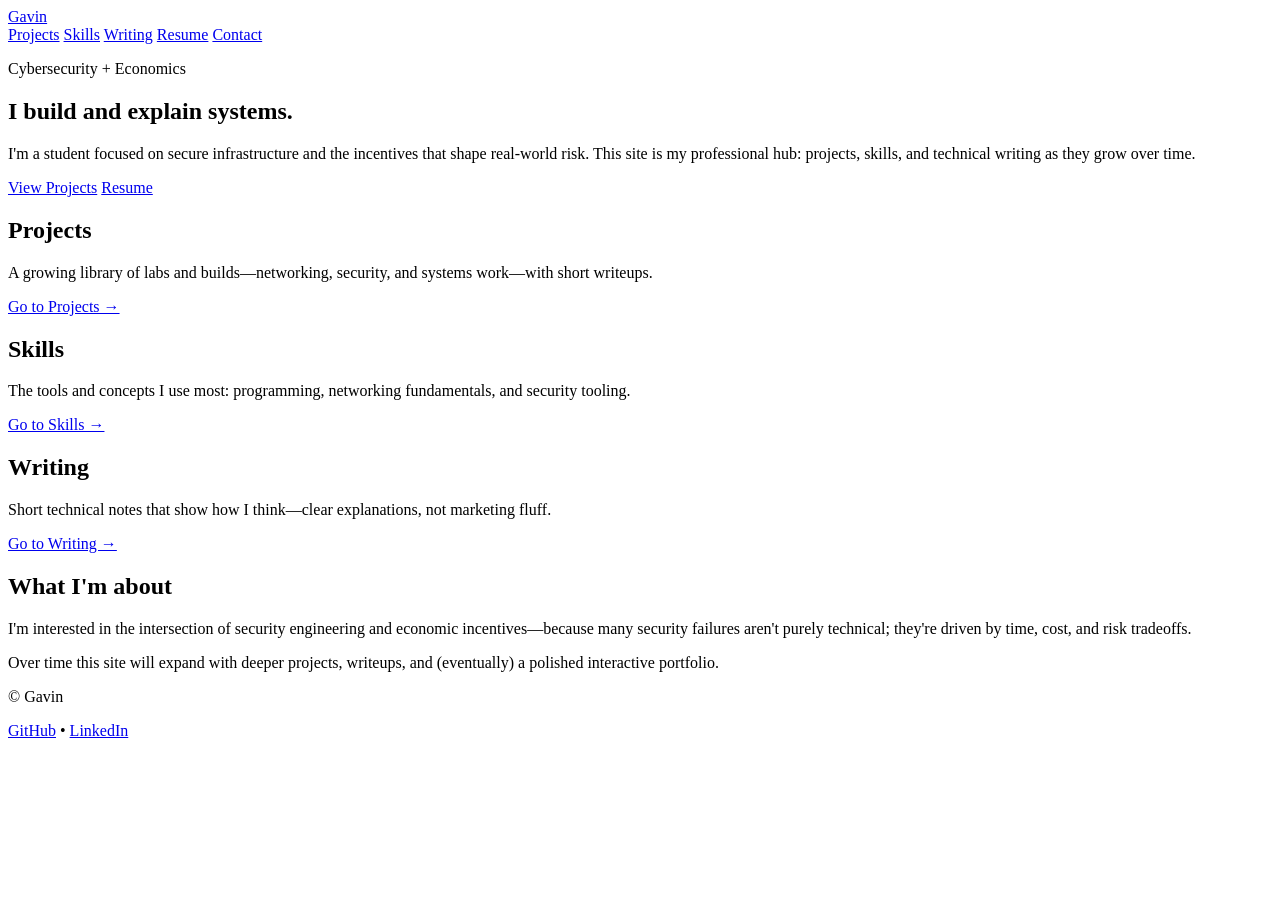
==== index.html @ 271580cd "Update and rename my-site/index.html to index.html" ====
<!DOCTYPE html>
<html lang="en">
<head>
  <meta charset="UTF-8" />
  <meta name="viewport" content="width=device-width, initial-scale=1.0" />
  <title>Gavin | Cybersecurity & Economics</title>

  <link rel="stylesheet" href="assets/css/styles.css" />
</head>

<body>
  <header class="site-header">
    <div class="container header-inner">
      <a class="brand" href="index.html">Gavin</a>

      <nav class="site-nav" aria-label="Primary navigation">
        <a href="projects.html">Projects</a>
        <a href="skills.html">Skills</a>
        <a href="writing.html">Writing</a>
        <a href="resume.html">Resume</a>
        <a href="contact.html">Contact</a>
      </nav>
    </div>
  </header>

  <main class="site-main">
    <div class="container">
      <!-- HERO -->
      <section class="hero">
        <p class="kicker">Cybersecurity + Economics</p>
        <h1 class="hero-title">I build and explain systems.</h1>
        <p class="hero-subtitle">
          I'm a student focused on secure infrastructure and the incentives that shape real-world risk.
          This site is my professional hub: projects, skills, and technical writing as they grow over time.
        </p>

        <div class="hero-actions">
          <a class="btn primary" href="projects.html">View Projects</a>
          <a class="btn ghost" href="resume.html">Resume</a>
        </div>
      </section>

      <!-- PREVIEWS -->
      <section class="grid-3">
        <article class="card">
          <h2 class="card-title">Projects</h2>
          <p class="card-text">
            A growing library of labs and builds—networking, security, and systems work—with short writeups.
          </p>
          <a class="card-link" href="projects.html">Go to Projects →</a>
        </article>

        <article class="card">
          <h2 class="card-title">Skills</h2>
          <p class="card-text">
            The tools and concepts I use most: programming, networking fundamentals, and security tooling.
          </p>
          <a class="card-link" href="skills.html">Go to Skills →</a>
        </article>

        <article class="card">
          <h2 class="card-title">Writing</h2>
          <p class="card-text">
            Short technical notes that show how I think—clear explanations, not marketing fluff.
          </p>
          <a class="card-link" href="writing.html">Go to Writing →</a>
        </article>
      </section>

      <!-- ABOUT SNAPSHOT -->
      <section class="card about">
        <h2 class="card-title">What I'm about</h2>
        <p class="card-text">
          I'm interested in the intersection of <span class="term" data-tip="How systems are attacked, defended, and made resilient.">security engineering</span>
          and <span class="term term-green" data-tip="How incentives, costs, and tradeoffs drive real decisions.">economic incentives</span>—because many security failures
          aren't purely technical; they're driven by time, cost, and risk tradeoffs.
        </p>
        <p class="card-text">
          Over time this site will expand with deeper projects, writeups, and (eventually) a polished interactive portfolio.
        </p>
      </section>
    </div>
  </main>

  <footer class="site-footer">
    <div class="container footer-inner">
      <p class="footer-left">© <span id="year"></span> Gavin</p>
      <p class="footer-right">
        <a href="https://github.com/" target="_blank" rel="noopener">GitHub</a>
        <span class="sep">•</span>
        <a href="https://www.linkedin.com/" target="_blank" rel="noopener">LinkedIn</a>
      </p>
    </div>
  </footer>

  <script src="assets/js/main.js"></script>
</body>
</html>
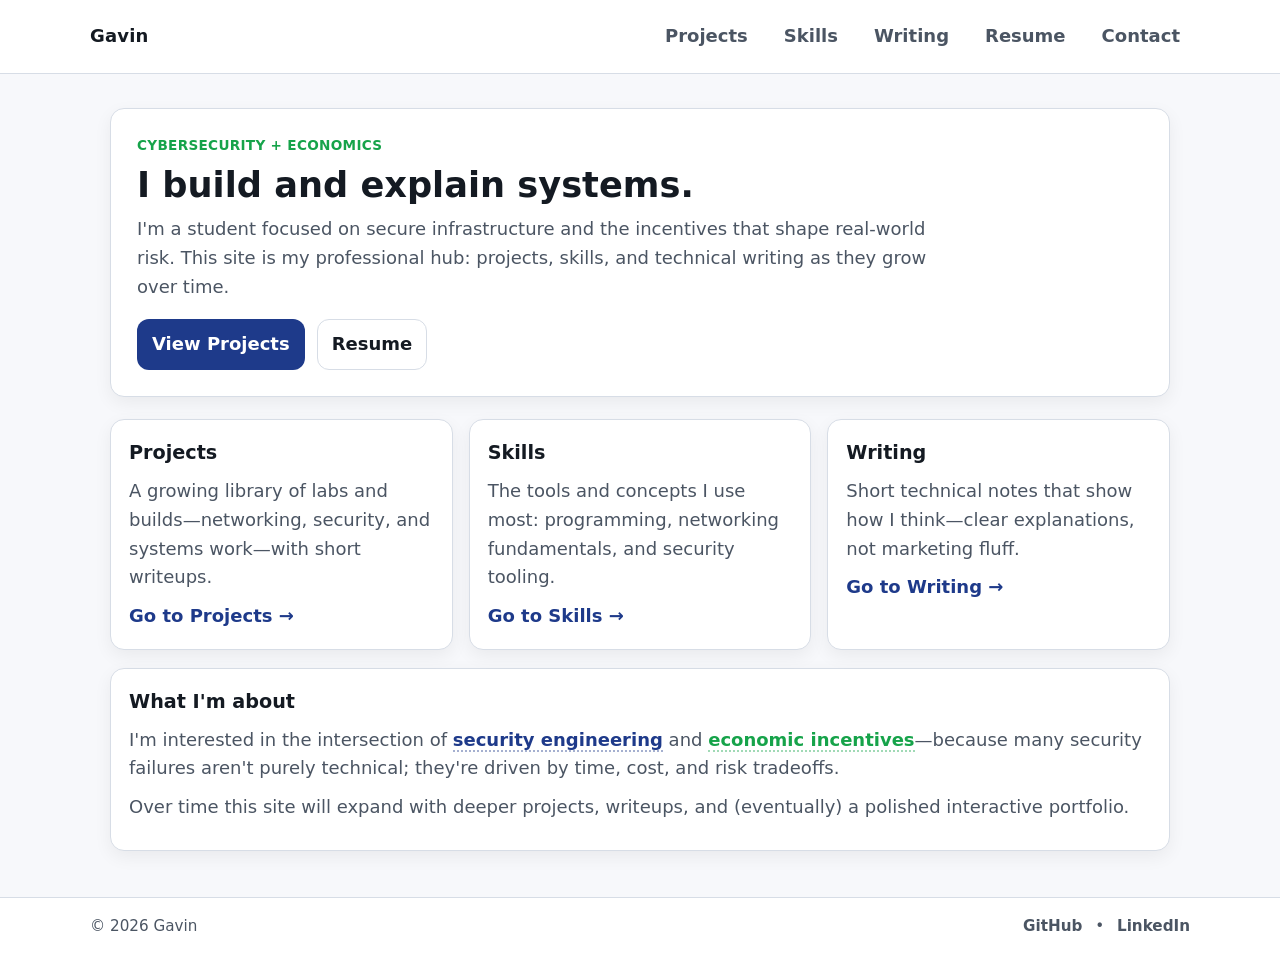
==== commit 43f63ba8: "Initial website setup" ====
--- a/index.html
+++ b/index.html
@@ -1,98 +1,98 @@
-<!DOCTYPE html>
-<html lang="en">
-<head>
-  <meta charset="UTF-8" />
-  <meta name="viewport" content="width=device-width, initial-scale=1.0" />
-  <title>Gavin | Cybersecurity & Economics</title>
-
-  <link rel="stylesheet" href="assets/css/styles.css" />
-</head>
-
-<body>
-  <header class="site-header">
-    <div class="container header-inner">
-      <a class="brand" href="index.html">Gavin</a>
-
-      <nav class="site-nav" aria-label="Primary navigation">
-        <a href="projects.html">Projects</a>
-        <a href="skills.html">Skills</a>
-        <a href="writing.html">Writing</a>
-        <a href="resume.html">Resume</a>
-        <a href="contact.html">Contact</a>
-      </nav>
-    </div>
-  </header>
-
-  <main class="site-main">
-    <div class="container">
-      <!-- HERO -->
-      <section class="hero">
-        <p class="kicker">Cybersecurity + Economics</p>
-        <h1 class="hero-title">I build and explain systems.</h1>
-        <p class="hero-subtitle">
-          I'm a student focused on secure infrastructure and the incentives that shape real-world risk.
-          This site is my professional hub: projects, skills, and technical writing as they grow over time.
-        </p>
-
-        <div class="hero-actions">
-          <a class="btn primary" href="projects.html">View Projects</a>
-          <a class="btn ghost" href="resume.html">Resume</a>
-        </div>
-      </section>
-
-      <!-- PREVIEWS -->
-      <section class="grid-3">
-        <article class="card">
-          <h2 class="card-title">Projects</h2>
-          <p class="card-text">
-            A growing library of labs and builds—networking, security, and systems work—with short writeups.
-          </p>
-          <a class="card-link" href="projects.html">Go to Projects →</a>
-        </article>
-
-        <article class="card">
-          <h2 class="card-title">Skills</h2>
-          <p class="card-text">
-            The tools and concepts I use most: programming, networking fundamentals, and security tooling.
-          </p>
-          <a class="card-link" href="skills.html">Go to Skills →</a>
-        </article>
-
-        <article class="card">
-          <h2 class="card-title">Writing</h2>
-          <p class="card-text">
-            Short technical notes that show how I think—clear explanations, not marketing fluff.
-          </p>
-          <a class="card-link" href="writing.html">Go to Writing →</a>
-        </article>
-      </section>
-
-      <!-- ABOUT SNAPSHOT -->
-      <section class="card about">
-        <h2 class="card-title">What I'm about</h2>
-        <p class="card-text">
-          I'm interested in the intersection of <span class="term" data-tip="How systems are attacked, defended, and made resilient.">security engineering</span>
-          and <span class="term term-green" data-tip="How incentives, costs, and tradeoffs drive real decisions.">economic incentives</span>—because many security failures
-          aren't purely technical; they're driven by time, cost, and risk tradeoffs.
-        </p>
-        <p class="card-text">
-          Over time this site will expand with deeper projects, writeups, and (eventually) a polished interactive portfolio.
-        </p>
-      </section>
-    </div>
-  </main>
-
-  <footer class="site-footer">
-    <div class="container footer-inner">
-      <p class="footer-left">© <span id="year"></span> Gavin</p>
-      <p class="footer-right">
-        <a href="https://github.com/" target="_blank" rel="noopener">GitHub</a>
-        <span class="sep">•</span>
-        <a href="https://www.linkedin.com/" target="_blank" rel="noopener">LinkedIn</a>
-      </p>
-    </div>
-  </footer>
-
-  <script src="assets/js/main.js"></script>
-</body>
-</html>
+<!DOCTYPE html>
+<html lang="en">
+<head>
+  <meta charset="UTF-8" />
+  <meta name="viewport" content="width=device-width, initial-scale=1.0" />
+  <title>Gavin | Cybersecurity & Economics</title>
+
+  <link rel="stylesheet" href="assets/css/styles.css" />
+</head>
+
+<body>
+  <header class="site-header">
+    <div class="container header-inner">
+      <a class="brand" href="index.html">Gavin</a>
+
+      <nav class="site-nav" aria-label="Primary navigation">
+        <a href="projects.html">Projects</a>
+        <a href="skills.html">Skills</a>
+        <a href="writing.html">Writing</a>
+        <a href="resume.html">Resume</a>
+        <a href="contact.html">Contact</a>
+      </nav>
+    </div>
+  </header>
+
+  <main class="site-main">
+    <div class="container">
+      <!-- HERO -->
+      <section class="hero">
+        <p class="kicker">Cybersecurity + Economics</p>
+        <h1 class="hero-title">I build and explain systems.</h1>
+        <p class="hero-subtitle">
+          I'm a student focused on secure infrastructure and the incentives that shape real-world risk.
+          This site is my professional hub: projects, skills, and technical writing as they grow over time.
+        </p>
+
+        <div class="hero-actions">
+          <a class="btn primary" href="projects.html">View Projects</a>
+          <a class="btn ghost" href="resume.html">Resume</a>
+        </div>
+      </section>
+
+      <!-- PREVIEWS -->
+      <section class="grid-3">
+        <article class="card">
+          <h2 class="card-title">Projects</h2>
+          <p class="card-text">
+            A growing library of labs and builds—networking, security, and systems work—with short writeups.
+          </p>
+          <a class="card-link" href="projects.html">Go to Projects →</a>
+        </article>
+
+        <article class="card">
+          <h2 class="card-title">Skills</h2>
+          <p class="card-text">
+            The tools and concepts I use most: programming, networking fundamentals, and security tooling.
+          </p>
+          <a class="card-link" href="skills.html">Go to Skills →</a>
+        </article>
+
+        <article class="card">
+          <h2 class="card-title">Writing</h2>
+          <p class="card-text">
+            Short technical notes that show how I think—clear explanations, not marketing fluff.
+          </p>
+          <a class="card-link" href="writing.html">Go to Writing →</a>
+        </article>
+      </section>
+
+      <!-- ABOUT SNAPSHOT -->
+      <section class="card about">
+        <h2 class="card-title">What I'm about</h2>
+        <p class="card-text">
+          I'm interested in the intersection of <span class="term" data-tip="How systems are attacked, defended, and made resilient.">security engineering</span>
+          and <span class="term term-green" data-tip="How incentives, costs, and tradeoffs drive real decisions.">economic incentives</span>—because many security failures
+          aren't purely technical; they're driven by time, cost, and risk tradeoffs.
+        </p>
+        <p class="card-text">
+          Over time this site will expand with deeper projects, writeups, and (eventually) a polished interactive portfolio.
+        </p>
+      </section>
+    </div>
+  </main>
+
+  <footer class="site-footer">
+    <div class="container footer-inner">
+      <p class="footer-left">© <span id="year"></span> Gavin</p>
+      <p class="footer-right">
+        <a href="https://github.com/" target="_blank" rel="noopener">GitHub</a>
+        <span class="sep">•</span>
+        <a href="https://www.linkedin.com/" target="_blank" rel="noopener">LinkedIn</a>
+      </p>
+    </div>
+  </footer>
+
+  <script src="assets/js/main.js"></script>
+</body>
+</html>
--- a/assets/css/styles.css
+++ b/assets/css/styles.css
@@ -0,0 +1,273 @@
+/* =========================
+   Design Tokens
+   ========================= */
+:root {
+  --bg: #f7f8fb;
+  --surface: #ffffff;
+  --text: #141a22;
+  --muted: #4b5563;
+
+  --blue: #1e3a8a;   /* primary */
+  --green: #16a34a;  /* secondary */
+
+  --border: #d7dde6;
+
+  --maxw: 1100px;
+  --radius: 14px;
+
+  --shadow: 0 6px 18px rgba(0, 0, 0, 0.06);
+}
+
+/* =========================
+   Base
+   ========================= */
+* { box-sizing: border-box; }
+
+html { scroll-behavior: smooth; }
+
+body {
+  margin: 0;
+  font-family: system-ui, -apple-system, Segoe UI, Roboto, Arial, sans-serif;
+  color: var(--text);
+  background: var(--bg);
+  line-height: 1.6;
+  font-size: 18px;
+}
+
+a {
+  color: var(--blue);
+  text-decoration: none;
+}
+
+a:hover {
+  text-decoration: underline;
+}
+
+.container {
+  max-width: var(--maxw);
+  margin: 0 auto;
+  padding: 0 20px;
+}
+
+/* =========================
+   Header / Nav
+   ========================= */
+.site-header {
+  background: var(--surface);
+  border-bottom: 1px solid var(--border);
+  position: sticky;
+  top: 0;
+  z-index: 10;
+}
+
+.header-inner {
+  display: flex;
+  align-items: center;
+  justify-content: space-between;
+  padding: 14px 0;
+  gap: 16px;
+}
+
+.brand {
+  font-weight: 800;
+  letter-spacing: 0.2px;
+  color: var(--text);
+}
+
+.site-nav {
+  display: flex;
+  gap: 16px;
+  flex-wrap: wrap;
+}
+
+.site-nav a {
+  color: var(--muted);
+  font-weight: 600;
+  padding: 8px 10px;
+  border-radius: 10px;
+}
+
+.site-nav a:hover {
+  color: var(--blue);
+  background: rgba(30, 58, 138, 0.08);
+  text-decoration: none;
+}
+
+/* =========================
+   Main / Sections
+   ========================= */
+.site-main {
+  padding: 34px 0 46px;
+}
+
+.hero {
+  background: var(--surface);
+  border: 1px solid var(--border);
+  border-radius: var(--radius);
+  box-shadow: var(--shadow);
+  padding: 26px;
+  margin-bottom: 22px;
+}
+
+.kicker {
+  margin: 0 0 8px;
+  font-weight: 700;
+  color: var(--green);
+  letter-spacing: 0.3px;
+  text-transform: uppercase;
+  font-size: 0.85rem;
+}
+
+.hero-title {
+  margin: 0 0 10px;
+  font-size: 2.2rem;
+  line-height: 1.15;
+}
+
+.hero-subtitle {
+  margin: 0 0 18px;
+  color: var(--muted);
+  max-width: 70ch;
+}
+
+.hero-actions {
+  display: flex;
+  gap: 12px;
+  flex-wrap: wrap;
+}
+
+/* Buttons */
+.btn {
+  display: inline-block;
+  padding: 10px 14px;
+  border-radius: 12px;
+  font-weight: 700;
+  border: 1px solid transparent;
+}
+
+.btn.primary {
+  background: var(--blue);
+  color: white;
+}
+
+.btn.primary:hover {
+  background: #163078;
+  text-decoration: none;
+}
+
+.btn.ghost {
+  background: transparent;
+  border-color: var(--border);
+  color: var(--text);
+}
+
+.btn.ghost:hover {
+  background: rgba(22, 163, 74, 0.08);
+  border-color: rgba(22, 163, 74, 0.35);
+  text-decoration: none;
+}
+
+/* Cards + grid */
+.grid-3 {
+  display: grid;
+  grid-template-columns: repeat(3, 1fr);
+  gap: 16px;
+  margin: 18px 0 18px;
+}
+
+.card {
+  background: var(--surface);
+  border: 1px solid var(--border);
+  border-radius: var(--radius);
+  box-shadow: var(--shadow);
+  padding: 18px;
+  transition: transform 160ms ease, box-shadow 160ms ease;
+}
+
+.card:hover {
+  transform: translateY(-3px);
+  box-shadow: 0 10px 24px rgba(0, 0, 0, 0.08);
+}
+
+.card-title {
+  margin: 0 0 8px;
+  font-size: 1.2rem;
+}
+
+.card-text {
+  margin: 0 0 10px;
+  color: var(--muted);
+}
+
+.card-link {
+  font-weight: 700;
+}
+
+.about {
+  margin-top: 10px;
+}
+
+/* Term highlight + tooltip hint */
+.term {
+  font-weight: 800;
+  color: var(--blue);
+  border-bottom: 2px dotted rgba(30, 58, 138, 0.4);
+  cursor: help;
+}
+
+.term-green {
+  color: var(--green);
+  border-bottom-color: rgba(22, 163, 74, 0.4);
+}
+
+/* =========================
+   Footer
+   ========================= */
+.site-footer {
+  border-top: 1px solid var(--border);
+  background: var(--surface);
+}
+
+.footer-inner {
+  padding: 16px 0;
+  display: flex;
+  justify-content: space-between;
+  gap: 12px;
+  flex-wrap: wrap;
+}
+
+.footer-left,
+.footer-right {
+  margin: 0;
+  color: var(--muted);
+  font-size: 0.95rem;
+}
+
+.footer-right a {
+  color: var(--muted);
+  font-weight: 650;
+}
+
+.footer-right a:hover {
+  color: var(--blue);
+  text-decoration: none;
+}
+
+.sep { margin: 0 8px; }
+
+/* =========================
+   Responsive
+   ========================= */
+@media (max-width: 900px) {
+  .grid-3 {
+    grid-template-columns: 1fr;
+  }
+
+  .hero-title {
+    font-size: 1.9rem;
+  }
+
+  body {
+    font-size: 17px;
+  }
+}
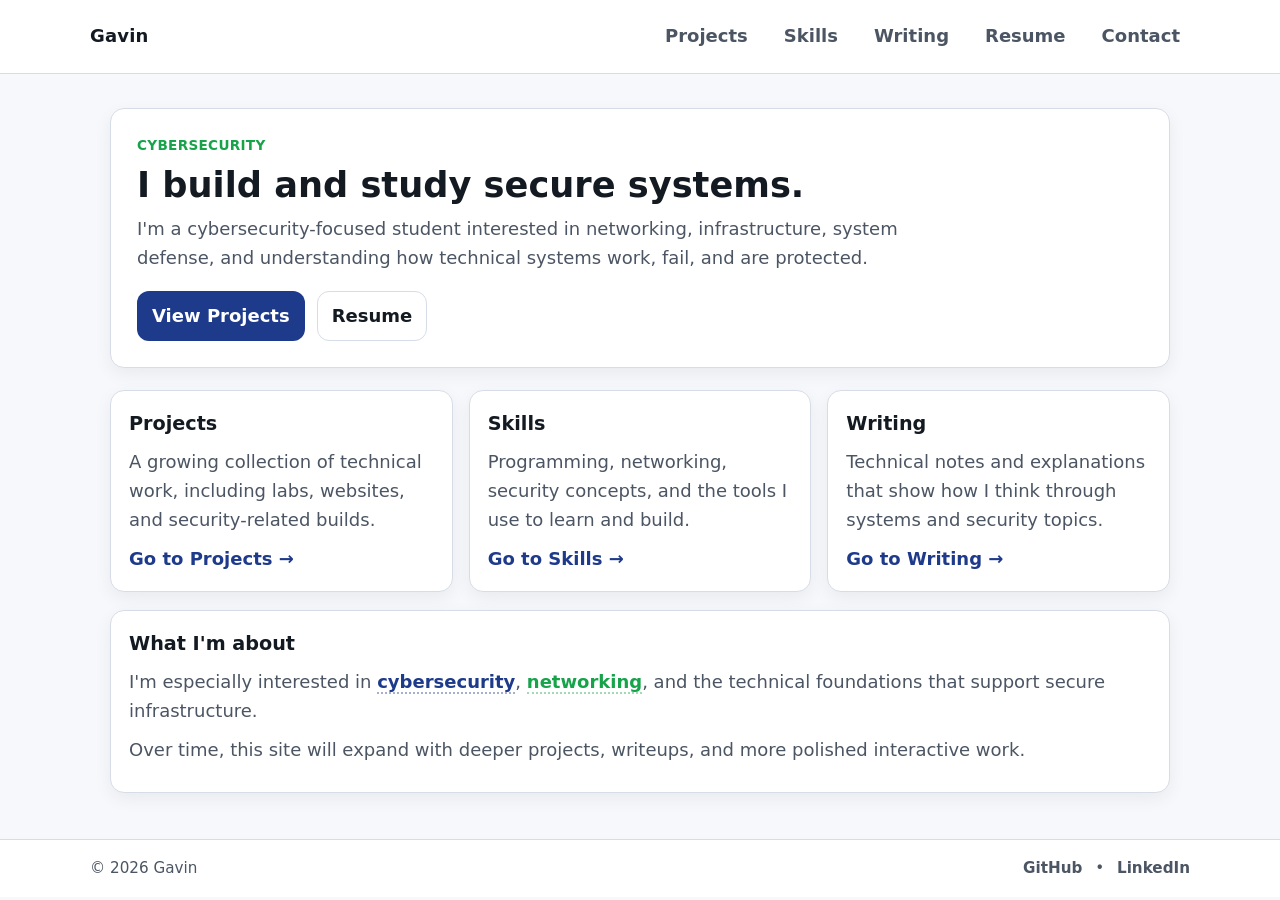
==== commit 6fa8385d: "Update index.html: Revise title and content for clarity and focus on cybersecurity" ====
--- a/index.html
+++ b/index.html
@@ -3,8 +3,7 @@
 <head>
   <meta charset="UTF-8" />
   <meta name="viewport" content="width=device-width, initial-scale=1.0" />
-  <title>Gavin | Cybersecurity & Economics</title>
-
+  <title>Gavin | Cybersecurity Portfolio</title>
   <link rel="stylesheet" href="assets/css/styles.css" />
 </head>
 
@@ -25,13 +24,12 @@
 
   <main class="site-main">
     <div class="container">
-      <!-- HERO -->
       <section class="hero">
-        <p class="kicker">Cybersecurity + Economics</p>
-        <h1 class="hero-title">I build and explain systems.</h1>
+        <p class="kicker">Cybersecurity</p>
+        <h1 class="hero-title">I build and study secure systems.</h1>
         <p class="hero-subtitle">
-          I'm a student focused on secure infrastructure and the incentives that shape real-world risk.
-          This site is my professional hub: projects, skills, and technical writing as they grow over time.
+          I'm a cybersecurity-focused student interested in networking, infrastructure,
+          system defense, and understanding how technical systems work, fail, and are protected.
         </p>
 
         <div class="hero-actions">
@@ -40,12 +38,11 @@
         </div>
       </section>
 
-      <!-- PREVIEWS -->
       <section class="grid-3">
         <article class="card">
           <h2 class="card-title">Projects</h2>
           <p class="card-text">
-            A growing library of labs and builds—networking, security, and systems work—with short writeups.
+            A growing collection of technical work, including labs, websites, and security-related builds.
           </p>
           <a class="card-link" href="projects.html">Go to Projects →</a>
         </article>
@@ -53,7 +50,7 @@
         <article class="card">
           <h2 class="card-title">Skills</h2>
           <p class="card-text">
-            The tools and concepts I use most: programming, networking fundamentals, and security tooling.
+            Programming, networking, security concepts, and the tools I use to learn and build.
           </p>
           <a class="card-link" href="skills.html">Go to Skills →</a>
         </article>
@@ -61,22 +58,21 @@
         <article class="card">
           <h2 class="card-title">Writing</h2>
           <p class="card-text">
-            Short technical notes that show how I think—clear explanations, not marketing fluff.
+            Technical notes and explanations that show how I think through systems and security topics.
           </p>
           <a class="card-link" href="writing.html">Go to Writing →</a>
         </article>
       </section>
 
-      <!-- ABOUT SNAPSHOT -->
       <section class="card about">
         <h2 class="card-title">What I'm about</h2>
         <p class="card-text">
-          I'm interested in the intersection of <span class="term" data-tip="How systems are attacked, defended, and made resilient.">security engineering</span>
-          and <span class="term term-green" data-tip="How incentives, costs, and tradeoffs drive real decisions.">economic incentives</span>—because many security failures
-          aren't purely technical; they're driven by time, cost, and risk tradeoffs.
+          I'm especially interested in <span class="term" data-tip="How systems are attacked, defended, and made resilient.">cybersecurity</span>,
+          <span class="term term-green" data-tip="The structure, communication, and behavior of connected systems.">networking</span>,
+          and the technical foundations that support secure infrastructure.
         </p>
         <p class="card-text">
-          Over time this site will expand with deeper projects, writeups, and (eventually) a polished interactive portfolio.
+          Over time, this site will expand with deeper projects, writeups, and more polished interactive work.
         </p>
       </section>
     </div>
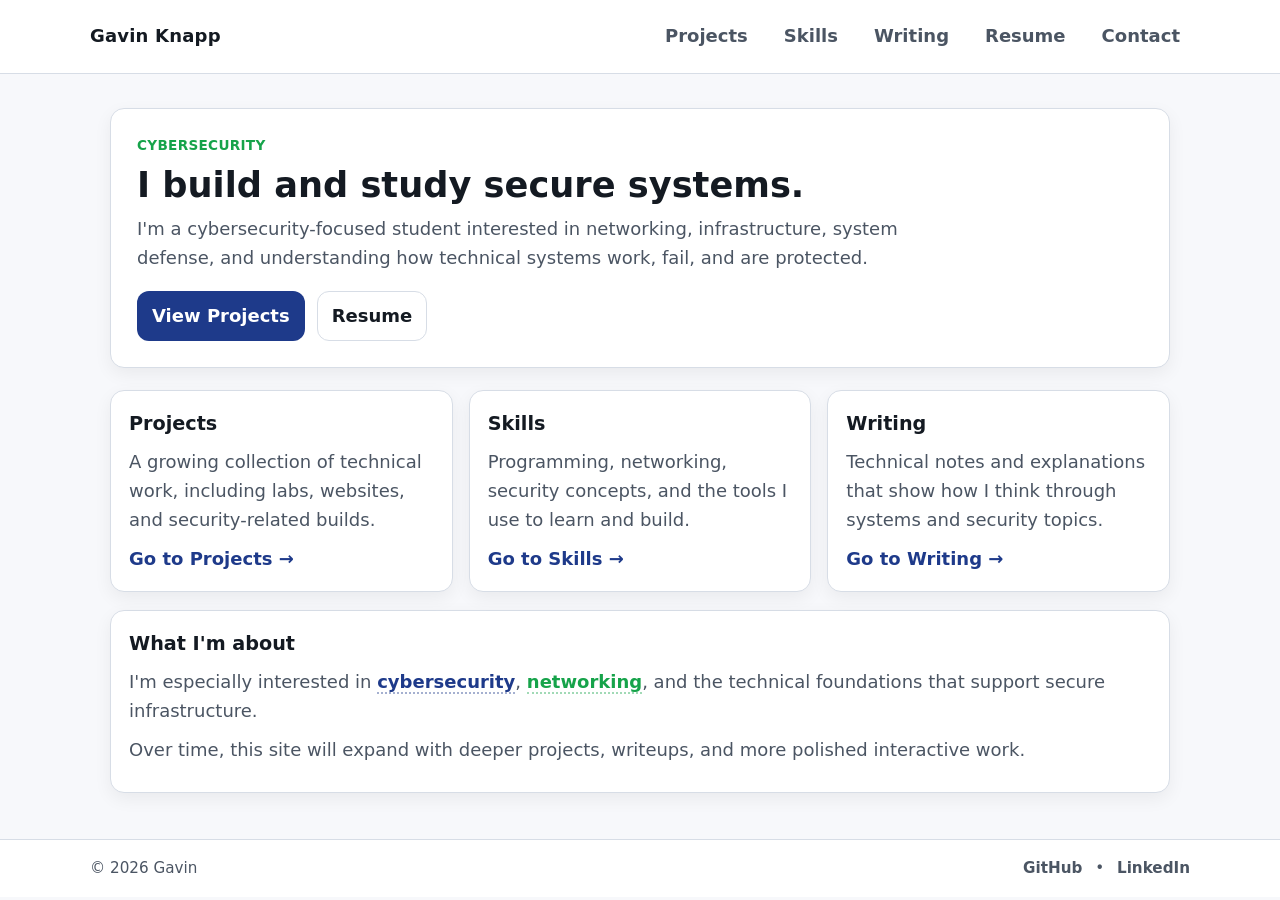
==== commit 12f4c018: "Update index.html: Change brand name from "Gavin" to "Gavin Knapp" for clarity" ====
--- a/index.html
+++ b/index.html
@@ -10,7 +10,7 @@
 <body>
   <header class="site-header">
     <div class="container header-inner">
-      <a class="brand" href="index.html">Gavin</a>
+      <a class="brand" href="index.html">Gavin Knapp</a>
 
       <nav class="site-nav" aria-label="Primary navigation">
         <a href="projects.html">Projects</a>
--- a/assets/css/styles.css
+++ b/assets/css/styles.css
@@ -1,14 +1,11 @@
-/* =========================
-   Design Tokens
-   ========================= */
 :root {
   --bg: #f7f8fb;
   --surface: #ffffff;
   --text: #141a22;
   --muted: #4b5563;
 
-  --blue: #1e3a8a;   /* primary */
-  --green: #16a34a;  /* secondary */
+  --blue: #1e3a8a;
+  --green: #16a34a;
 
   --border: #d7dde6;
 
@@ -18,12 +15,13 @@
   --shadow: 0 6px 18px rgba(0, 0, 0, 0.06);
 }
 
-/* =========================
-   Base
-   ========================= */
-* { box-sizing: border-box; }
-
-html { scroll-behavior: smooth; }
+* {
+  box-sizing: border-box;
+}
+
+html {
+  scroll-behavior: smooth;
+}
 
 body {
   margin: 0;
@@ -49,9 +47,6 @@
   padding: 0 20px;
 }
 
-/* =========================
-   Header / Nav
-   ========================= */
 .site-header {
   background: var(--surface);
   border-bottom: 1px solid var(--border);
@@ -93,9 +88,6 @@
   text-decoration: none;
 }
 
-/* =========================
-   Main / Sections
-   ========================= */
 .site-main {
   padding: 34px 0 46px;
 }
@@ -136,7 +128,6 @@
   flex-wrap: wrap;
 }
 
-/* Buttons */
 .btn {
   display: inline-block;
   padding: 10px 14px;
@@ -167,7 +158,6 @@
   text-decoration: none;
 }
 
-/* Cards + grid */
 .grid-3 {
   display: grid;
   grid-template-columns: repeat(3, 1fr);
@@ -207,7 +197,6 @@
   margin-top: 10px;
 }
 
-/* Term highlight + tooltip hint */
 .term {
   font-weight: 800;
   color: var(--blue);
@@ -220,9 +209,6 @@
   border-bottom-color: rgba(22, 163, 74, 0.4);
 }
 
-/* =========================
-   Footer
-   ========================= */
 .site-footer {
   border-top: 1px solid var(--border);
   background: var(--surface);
@@ -253,11 +239,10 @@
   text-decoration: none;
 }
 
-.sep { margin: 0 8px; }
-
-/* =========================
-   Responsive
-   ========================= */
+.sep {
+  margin: 0 8px;
+}
+
 @media (max-width: 900px) {
   .grid-3 {
     grid-template-columns: 1fr;
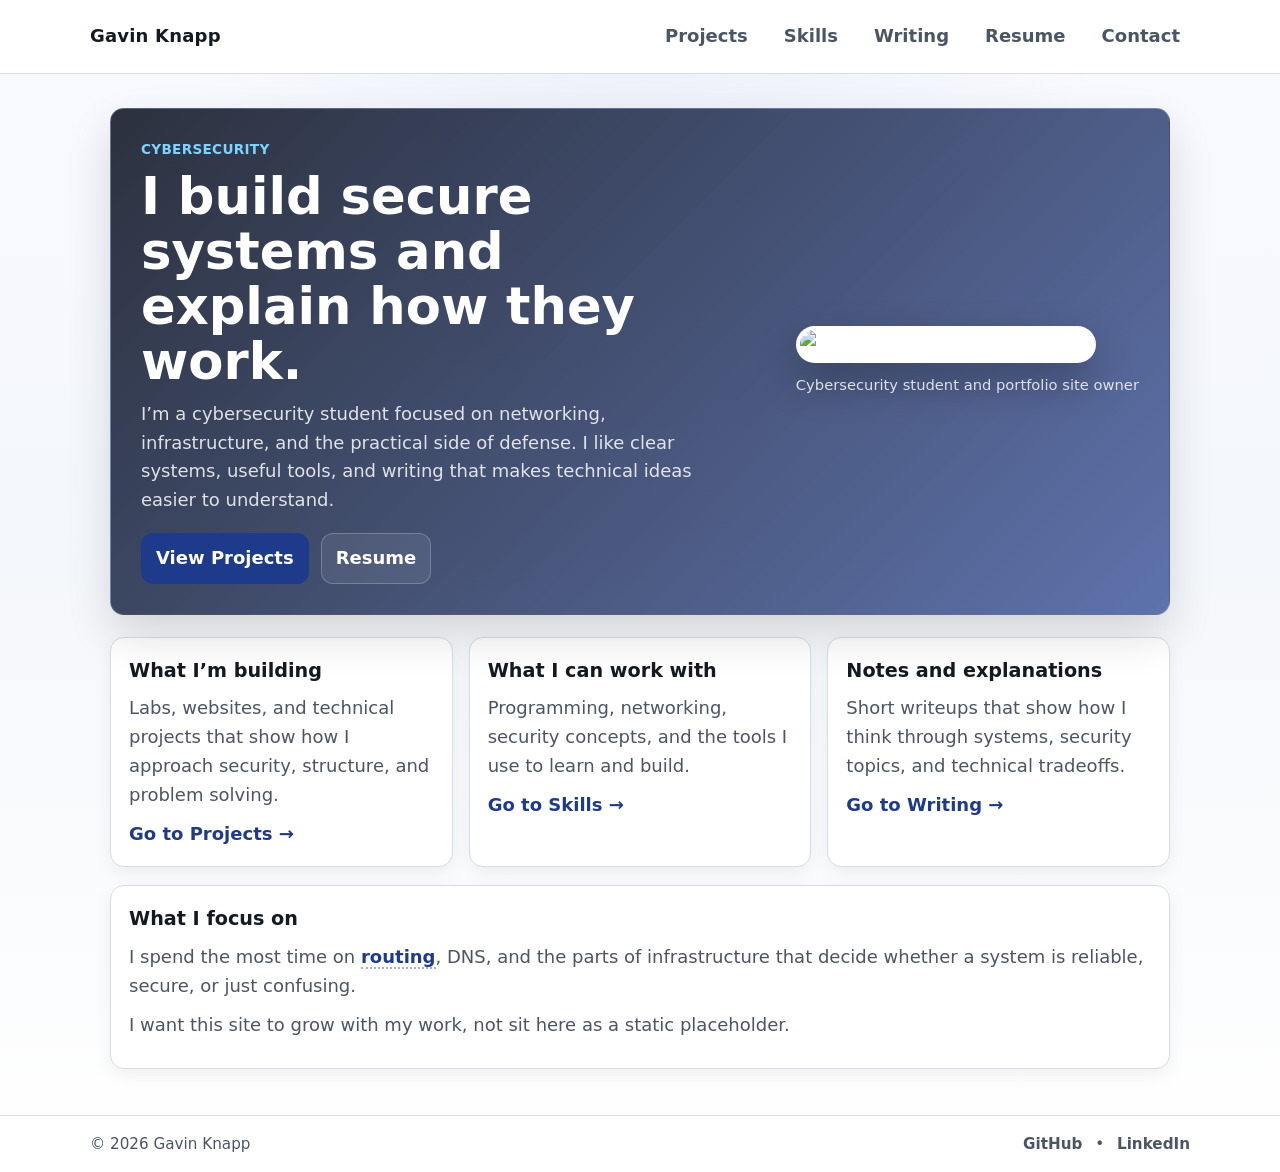
==== commit 94658a48: "Update index.html: Revise hero section content and improve clarity throughout the page" ====
--- a/index.html
+++ b/index.html
@@ -3,7 +3,7 @@
 <head>
   <meta charset="UTF-8" />
   <meta name="viewport" content="width=device-width, initial-scale=1.0" />
-  <title>Gavin | Cybersecurity Portfolio</title>
+  <title>Gavin Knapp | Cybersecurity Portfolio</title>
   <link rel="stylesheet" href="assets/css/styles.css" />
 </head>
 
@@ -24,31 +24,40 @@
 
   <main class="site-main">
     <div class="container">
-      <section class="hero">
-        <p class="kicker">Cybersecurity</p>
-        <h1 class="hero-title">I build and study secure systems.</h1>
-        <p class="hero-subtitle">
-          I'm a cybersecurity-focused student interested in networking, infrastructure,
-          system defense, and understanding how technical systems work, fail, and are protected.
-        </p>
+      <section class="hero hero-home">
+        <div class="hero-layout">
+          <div class="hero-copy">
+            <p class="kicker">Cybersecurity</p>
+            <h1 class="hero-title">I build secure systems and explain how they work.</h1>
+            <p class="hero-subtitle">
+              I’m a cybersecurity student focused on networking, infrastructure, and the practical side of defense.
+              I like clear systems, useful tools, and writing that makes technical ideas easier to understand.
+            </p>
 
-        <div class="hero-actions">
-          <a class="btn primary" href="projects.html">View Projects</a>
-          <a class="btn ghost" href="resume.html">Resume</a>
+            <div class="hero-actions">
+              <a class="btn primary" href="projects.html">View Projects</a>
+              <a class="btn ghost" href="resume.html">Resume</a>
+            </div>
+          </div>
+
+          <figure class="hero-photo">
+            <img src="assets/img/headshot.jpg" alt="Portrait of Gavin Knapp" loading="eager">
+            <figcaption>Cybersecurity student and portfolio site owner</figcaption>
+          </figure>
         </div>
       </section>
 
       <section class="grid-3">
         <article class="card">
-          <h2 class="card-title">Projects</h2>
+          <h2 class="card-title">What I’m building</h2>
           <p class="card-text">
-            A growing collection of technical work, including labs, websites, and security-related builds.
+            Labs, websites, and technical projects that show how I approach security, structure, and problem solving.
           </p>
           <a class="card-link" href="projects.html">Go to Projects →</a>
         </article>
 
         <article class="card">
-          <h2 class="card-title">Skills</h2>
+          <h2 class="card-title">What I can work with</h2>
           <p class="card-text">
             Programming, networking, security concepts, and the tools I use to learn and build.
           </p>
@@ -56,23 +65,22 @@
         </article>
 
         <article class="card">
-          <h2 class="card-title">Writing</h2>
+          <h2 class="card-title">Notes and explanations</h2>
           <p class="card-text">
-            Technical notes and explanations that show how I think through systems and security topics.
+            Short writeups that show how I think through systems, security topics, and technical tradeoffs.
           </p>
           <a class="card-link" href="writing.html">Go to Writing →</a>
         </article>
       </section>
 
       <section class="card about">
-        <h2 class="card-title">What I'm about</h2>
+        <h2 class="card-title">What I focus on</h2>
         <p class="card-text">
-          I'm especially interested in <span class="term" data-tip="How systems are attacked, defended, and made resilient.">cybersecurity</span>,
-          <span class="term term-green" data-tip="The structure, communication, and behavior of connected systems.">networking</span>,
-          and the technical foundations that support secure infrastructure.
+          I spend the most time on <span class="term" data-tip="Routing is how traffic moves between networks and paths.">routing</span>,
+          DNS, and the parts of infrastructure that decide whether a system is reliable, secure, or just confusing.
         </p>
         <p class="card-text">
-          Over time, this site will expand with deeper projects, writeups, and more polished interactive work.
+          I want this site to grow with my work, not sit here as a static placeholder.
         </p>
       </section>
     </div>
@@ -80,7 +88,7 @@
 
   <footer class="site-footer">
     <div class="container footer-inner">
-      <p class="footer-left">© <span id="year"></span> Gavin</p>
+      <p class="footer-left">© <span id="year"></span> Gavin Knapp</p>
       <p class="footer-right">
         <a href="https://github.com/" target="_blank" rel="noopener">GitHub</a>
         <span class="sep">•</span>
--- a/assets/css/styles.css
+++ b/assets/css/styles.css
@@ -27,7 +27,9 @@
   margin: 0;
   font-family: system-ui, -apple-system, Segoe UI, Roboto, Arial, sans-serif;
   color: var(--text);
-  background: var(--bg);
+  background:
+    radial-gradient(circle at top, rgba(30, 58, 138, 0.05), transparent 35%),
+    linear-gradient(180deg, #f8faff 0%, #f4f7fb 45%, #ffffff 100%);
   line-height: 1.6;
   font-size: 18px;
 }
@@ -101,6 +103,31 @@
   margin-bottom: 22px;
 }
 
+.hero-home {
+  position: relative;
+  overflow: hidden;
+  color: #ffffff;
+  padding: 30px;
+  border: 1px solid rgba(255, 255, 255, 0.14);
+  background:
+    linear-gradient(135deg, rgba(10, 16, 30, 0.86), rgba(30, 58, 138, 0.70)),
+    url("../img/server-bg.jpg");
+  background-size: cover;
+  background-position: center;
+  box-shadow: 0 20px 45px rgba(0, 0, 0, 0.14);
+}
+
+.hero-layout {
+  display: grid;
+  grid-template-columns: 1.4fr 0.9fr;
+  gap: 28px;
+  align-items: center;
+}
+
+.hero-copy {
+  max-width: 66ch;
+}
+
 .kicker {
   margin: 0 0 8px;
   font-weight: 700;
@@ -110,16 +137,29 @@
   font-size: 0.85rem;
 }
 
+.hero-home .kicker {
+  color: #7dd3fc;
+}
+
 .hero-title {
   margin: 0 0 10px;
-  font-size: 2.2rem;
-  line-height: 1.15;
+  font-size: clamp(2.1rem, 4vw, 3.6rem);
+  line-height: 1.08;
+}
+
+.hero-home .hero-title,
+.hero-home .hero-subtitle {
+  color: #ffffff;
 }
 
 .hero-subtitle {
   margin: 0 0 18px;
   color: var(--muted);
   max-width: 70ch;
+}
+
+.hero-home .hero-subtitle {
+  color: rgba(255, 255, 255, 0.84);
 }
 
 .hero-actions {
@@ -152,10 +192,44 @@
   color: var(--text);
 }
 
+.hero-home .btn.ghost {
+  color: #ffffff;
+  border-color: rgba(255, 255, 255, 0.22);
+  background: rgba(255, 255, 255, 0.08);
+}
+
+.hero-home .btn.ghost:hover {
+  background: rgba(255, 255, 255, 0.15);
+  border-color: rgba(255, 255, 255, 0.35);
+  text-decoration: none;
+}
+
 .btn.ghost:hover {
   background: rgba(22, 163, 74, 0.08);
   border-color: rgba(22, 163, 74, 0.35);
   text-decoration: none;
+}
+
+.hero-photo {
+  margin: 0;
+  justify-self: end;
+  text-align: center;
+}
+
+.hero-photo img {
+  display: block;
+  width: 100%;
+  max-width: 300px;
+  border-radius: 22px;
+  border: 4px solid rgba(255, 255, 255, 0.16);
+  box-shadow: 0 18px 42px rgba(0, 0, 0, 0.28);
+  background: #ffffff;
+}
+
+.hero-photo figcaption {
+  margin-top: 10px;
+  font-size: 0.92rem;
+  color: rgba(255, 255, 255, 0.82);
 }
 
 .grid-3 {
@@ -248,6 +322,19 @@
     grid-template-columns: 1fr;
   }
 
+  .hero-layout {
+    grid-template-columns: 1fr;
+  }
+
+  .hero-photo {
+    justify-self: start;
+    text-align: left;
+  }
+
+  .hero-photo img {
+    max-width: 260px;
+  }
+
   .hero-title {
     font-size: 1.9rem;
   }
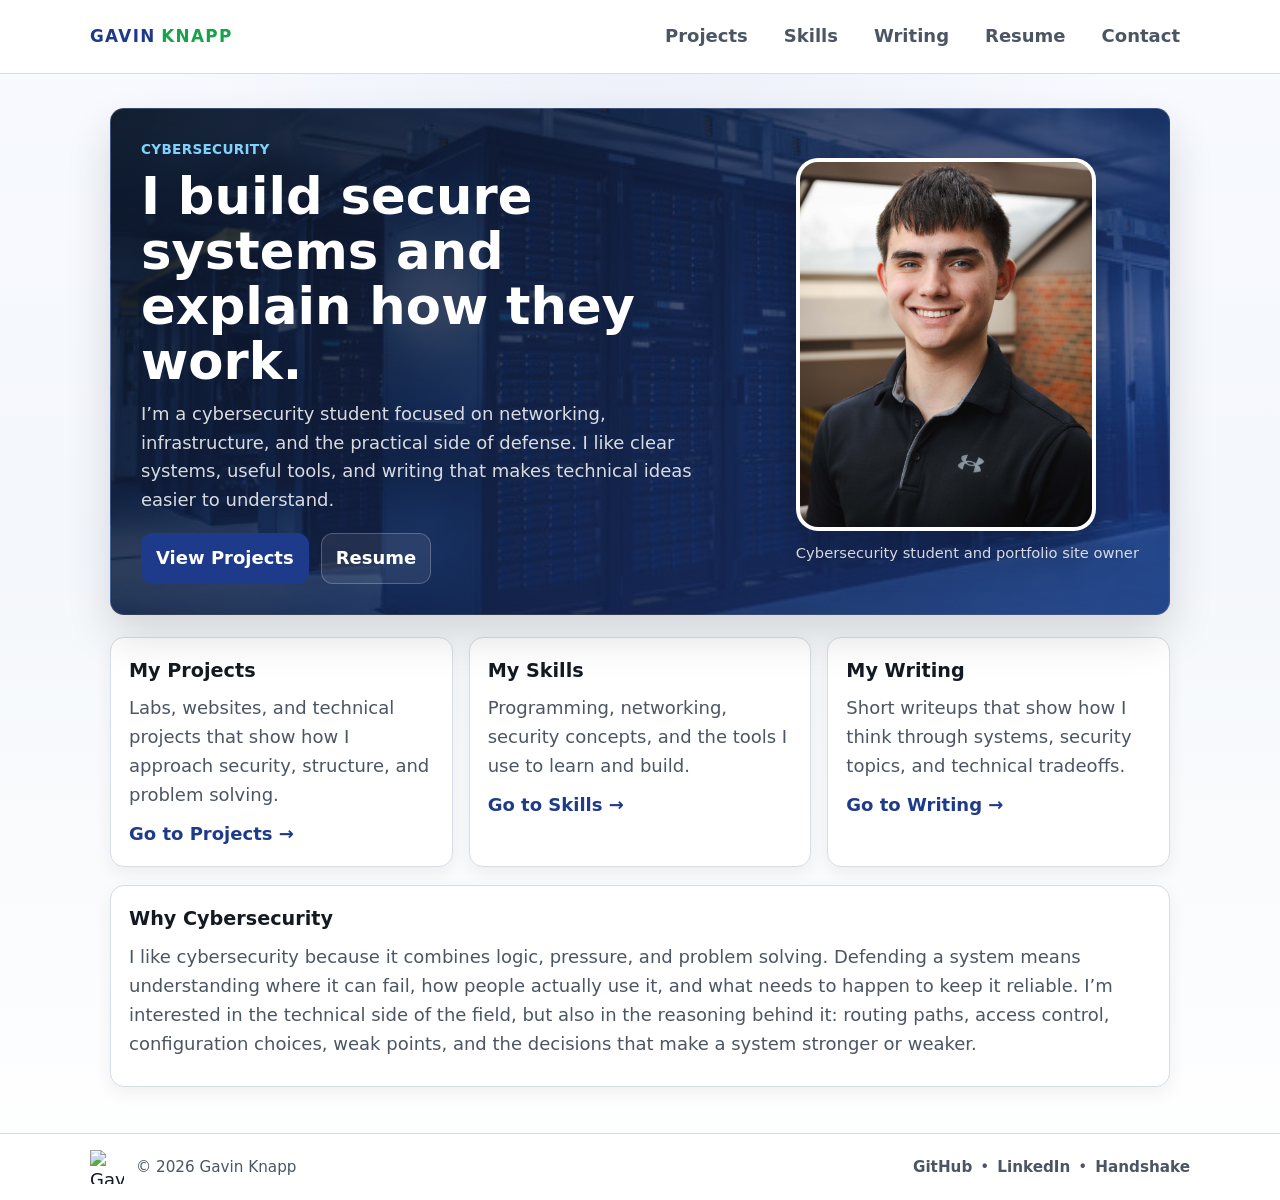
==== commit 0297a1b1: "Update styles and content: Enhance brand display, improve footer layout, and revise card titles for " ====
--- a/index.html
+++ b/index.html
@@ -10,7 +10,10 @@
 <body>
   <header class="site-header">
     <div class="container header-inner">
-      <a class="brand" href="index.html">Gavin Knapp</a>
+      <a class="brand" href="index.html">
+        <span class="brand-first">GAVIN</span>
+        <span class="brand-second">KNAPP</span>
+      </a>
 
       <nav class="site-nav" aria-label="Primary navigation">
         <a href="projects.html">Projects</a>
@@ -49,7 +52,7 @@
 
       <section class="grid-3">
         <article class="card">
-          <h2 class="card-title">What I’m building</h2>
+          <h2 class="card-title">My Projects</h2>
           <p class="card-text">
             Labs, websites, and technical projects that show how I approach security, structure, and problem solving.
           </p>
@@ -57,7 +60,7 @@
         </article>
 
         <article class="card">
-          <h2 class="card-title">What I can work with</h2>
+          <h2 class="card-title">My Skills</h2>
           <p class="card-text">
             Programming, networking, security concepts, and the tools I use to learn and build.
           </p>
@@ -65,7 +68,7 @@
         </article>
 
         <article class="card">
-          <h2 class="card-title">Notes and explanations</h2>
+          <h2 class="card-title">My Writing</h2>
           <p class="card-text">
             Short writeups that show how I think through systems, security topics, and technical tradeoffs.
           </p>
@@ -74,13 +77,12 @@
       </section>
 
       <section class="card about">
-        <h2 class="card-title">What I focus on</h2>
+        <h2 class="card-title">Why Cybersecurity</h2>
         <p class="card-text">
-          I spend the most time on <span class="term" data-tip="Routing is how traffic moves between networks and paths.">routing</span>,
-          DNS, and the parts of infrastructure that decide whether a system is reliable, secure, or just confusing.
-        </p>
-        <p class="card-text">
-          I want this site to grow with my work, not sit here as a static placeholder.
+          I like cybersecurity because it combines logic, pressure, and problem solving. Defending a system means
+          understanding where it can fail, how people actually use it, and what needs to happen to keep it reliable.
+          I’m interested in the technical side of the field, but also in the reasoning behind it: routing paths,
+          access control, configuration choices, weak points, and the decisions that make a system stronger or weaker.
         </p>
       </section>
     </div>
@@ -88,12 +90,18 @@
 
   <footer class="site-footer">
     <div class="container footer-inner">
-      <p class="footer-left">© <span id="year"></span> Gavin Knapp</p>
-      <p class="footer-right">
+      <div class="footer-left">
+        <img class="footer-logo" src="assets/img/logo.png" alt="Gavin Knapp logo">
+        <p class="footer-copy">© <span id="year"></span> Gavin Knapp</p>
+      </div>
+
+      <div class="footer-right">
         <a href="https://github.com/" target="_blank" rel="noopener">GitHub</a>
         <span class="sep">•</span>
         <a href="https://www.linkedin.com/" target="_blank" rel="noopener">LinkedIn</a>
-      </p>
+        <span class="sep">•</span>
+        <a href="https://joinhandshake.com/" target="_blank" rel="noopener">Handshake</a>
+      </div>
     </div>
   </footer>
 
--- a/assets/css/styles.css
+++ b/assets/css/styles.css
@@ -61,14 +61,28 @@
   display: flex;
   align-items: center;
   justify-content: space-between;
+  gap: 18px;
   padding: 14px 0;
-  gap: 16px;
 }
 
 .brand {
-  font-weight: 800;
-  letter-spacing: 0.2px;
+  display: inline-flex;
+  align-items: baseline;
+  gap: 0.35rem;
+  font-weight: 900;
+  letter-spacing: 0.08em;
+  text-transform: uppercase;
   color: var(--text);
+  font-size: 1.05rem;
+  line-height: 1;
+}
+
+.brand-first {
+  color: var(--blue);
+}
+
+.brand-second {
+  color: var(--green);
 }
 
 .site-nav {
@@ -294,13 +308,34 @@
   justify-content: space-between;
   gap: 12px;
   flex-wrap: wrap;
-}
-
-.footer-left,
+  align-items: center;
+}
+
+.footer-left {
+  display: flex;
+  align-items: center;
+  gap: 12px;
+  flex-wrap: wrap;
+}
+
+.footer-logo {
+  width: 34px;
+  height: 34px;
+  object-fit: contain;
+  display: block;
+}
+
+.footer-copy,
 .footer-right {
   margin: 0;
   color: var(--muted);
   font-size: 0.95rem;
+}
+
+.footer-right {
+  display: flex;
+  align-items: center;
+  flex-wrap: wrap;
 }
 
 .footer-right a {
